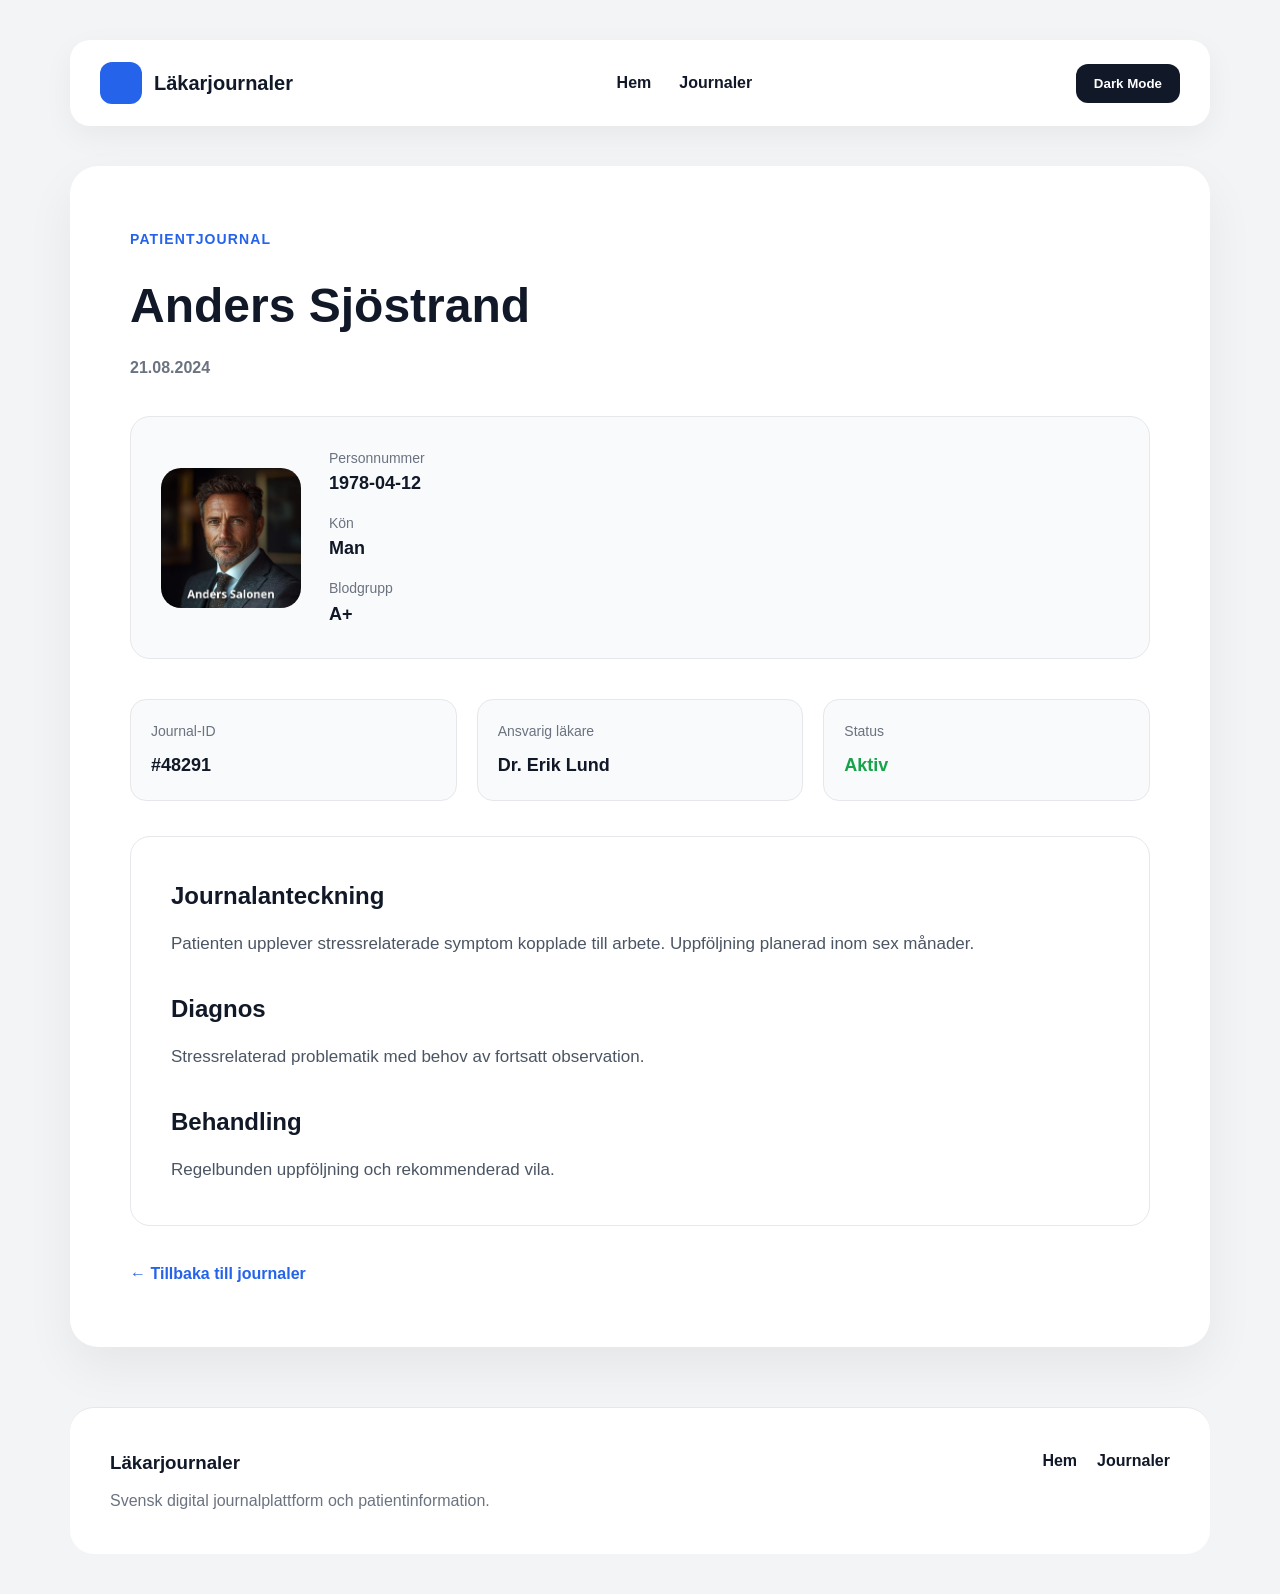
==== pages/anders-sjostrand.html @ 2be636f7 "Add files via upload" ====
<!DOCTYPE html>
<html lang="sv">

<head>
    <meta charset="UTF-8">
    <meta name="viewport" content="width=device-width, initial-scale=1.0">
    <title>Anders Sjöstrand</title>

    <link rel="stylesheet" href="../style.css">
</head>

<body>

<main class="container">

    <!-- NAVBAR START -->

    <nav class="navbar">

        <div class="nav-left">
            <div class="logo"></div>
            <div class="brand-name">Läkarjournaler</div>
        </div>

        <div class="nav-links">
            <a href="../index.html">Hem</a>
            <a href="journaler.html">Journaler</a>
        </div>

        <button id="themeToggle" class="theme-btn">
            Dark Mode
        </button>

    </nav>

    <!-- NAVBAR END -->


    <!-- JOURNAL PAGE START -->

    <section class="journal-page">

        <span class="eyebrow">
            Patientjournal
        </span>

        <h1>
            Anders Sjöstrand
        </h1>

        <p class="date">
            21.08.2024
        </p>


        <!-- PATIENT OVERVIEW START -->

        <div class="patient-overview">

            <div class="patient-avatar">

                <img 
                    src="../assets/images/Anders.jpg" 
                    alt="Anders Sjöstrand"
                >

            </div>

            <div class="patient-info">

                <div class="patient-row">
                    <span>Personnummer</span>
                    <strong>1978-04-12</strong>
                </div>

                <div class="patient-row">
                    <span>Kön</span>
                    <strong>Man</strong>
                </div>

                <div class="patient-row">
                    <span>Blodgrupp</span>
                    <strong>A+</strong>
                </div>

            </div>

        </div>

        <!-- PATIENT OVERVIEW END -->


        <!-- JOURNAL META START -->

        <div class="journal-meta">

            <div class="meta-item">
                <span>Journal-ID</span>
                <strong>#48291</strong>
            </div>

            <div class="meta-item">
                <span>Ansvarig läkare</span>
                <strong>Dr. Erik Lund</strong>
            </div>

            <div class="meta-item">
                <span>Status</span>
                <strong class="status">
                    Aktiv
                </strong>
            </div>

        </div>

        <!-- JOURNAL META END -->


        <!-- JOURNAL BOX START -->

        <div class="journal-box">

            <h2>
                Journalanteckning
            </h2>

            <p>
                Patienten upplever stressrelaterade symptom kopplade till arbete.
                Uppföljning planerad inom sex månader.
            </p>


            <h2>
                Diagnos
            </h2>

            <p>
                Stressrelaterad problematik med behov av fortsatt observation.
            </p>


            <h2>
                Behandling
            </h2>

            <p>
                Regelbunden uppföljning och rekommenderad vila.
            </p>

        </div>

        <!-- JOURNAL BOX END -->


        <!-- BACK LINK START -->

        <a class="back-link" href="journaler.html">
            ← Tillbaka till journaler
        </a>

        <!-- BACK LINK END -->

    </section>

    <!-- JOURNAL PAGE END -->


    <!-- FOOTER START -->

    <footer class="footer">

        <div class="footer-content">

            <div>

                <h3>
                    Läkarjournaler
                </h3>

                <p>
                    Svensk digital journalplattform och patientinformation.
                </p>

            </div>

            <div class="footer-links">

                <a href="../index.html">
                    Hem
                </a>

                <a href="journaler.html">
                    Journaler
                </a>

            </div>

        </div>

    </footer>

    <!-- FOOTER END -->

</main>

<script src="../script.js"></script>

</body>
</html>
---- style.css ----
* {
    margin: 0;
    padding: 0;
    box-sizing: border-box;
}

body {
    background: #f3f4f6;
    color: #111827;
    font-family: Arial, sans-serif;
    line-height: 1.6;
}

.container {
    max-width: 1180px;
    margin: 0 auto;
    padding: 40px 20px;
}

/* NAVBAR */

.navbar {
    display: flex;
    justify-content: space-between;
    align-items: center;
    gap: 28px;
    margin-bottom: 40px;
    padding: 22px 30px;
    background: white;
    border-radius: 20px;
    box-shadow: 0 10px 30px rgba(0,0,0,0.05);
}

.nav-left {
    display: flex;
    align-items: center;
    gap: 12px;
}

.logo {
    width: 42px;
    height: 42px;
    background: #2563eb;
    border-radius: 12px;
}

.brand-name {
    font-size: 20px;
    font-weight: 800;
}

.nav-links {
    display: flex;
    gap: 28px;
}

.nav-links a,
.navbar a {
    color: #111827;
    text-decoration: none;
    font-weight: 700;
}

.nav-links a:hover,
.navbar a:hover {
    color: #2563eb;
}

/* HERO */

.hero {
    background: linear-gradient(135deg, #ffffff, #eaf4ff);
    padding: 90px 70px;
    border-radius: 28px;
    box-shadow: 0 20px 50px rgba(0,0,0,0.08);
}

.eyebrow {
    display: inline-block;
    margin-bottom: 18px;
    color: #2563eb;
    font-weight: 700;
    font-size: 14px;
    text-transform: uppercase;
    letter-spacing: 0.08em;
}

.hero h1 {
    max-width: 800px;
    font-size: 58px;
    line-height: 1.05;
    margin-bottom: 24px;
}

.hero p {
    max-width: 680px;
    font-size: 20px;
    color: #4b5563;
}

.hero-actions {
    display: flex;
    gap: 16px;
    margin-top: 34px;
    flex-wrap: wrap;
}

.btn {
    display: inline-block;
    padding: 15px 28px;
    border-radius: 14px;
    text-decoration: none;
    font-weight: 700;
}

.primary {
    background: #111827;
    color: white;
}

.secondary {
    background: white;
    color: #111827;
    border: 1px solid #d1d5db;
}

/* CARDS */

.cards {
    display: grid;
    grid-template-columns: repeat(3, 1fr);
    gap: 24px;
    margin-top: 36px;
}

.card {
    background: white;
    padding: 34px;
    border-radius: 22px;
    box-shadow: 0 12px 35px rgba(0,0,0,0.06);
}

.card h2 {
    font-size: 24px;
    margin-bottom: 12px;
}

.card p {
    color: #4b5563;
}

/* CONTENT SECTION */

.content-section {
    background: white;
    margin-top: 36px;
    padding: 50px;
    border-radius: 24px;
    box-shadow: 0 12px 35px rgba(0,0,0,0.06);
}

.content-section h1 {
    font-size: 46px;
    margin-bottom: 14px;
}

.content-section h2 {
    font-size: 34px;
    margin-bottom: 18px;
}

.content-section p {
    max-width: 820px;
    color: #4b5563;
    margin-bottom: 14px;
}

/* JOURNAL LIST */

.search-wrapper {
    margin-top: 40px;
    margin-bottom: 10px;
}

.search-wrapper input {
    width: 100%;
    padding: 20px;
    border-radius: 18px;
    border: 1px solid #d1d5db;
    font-size: 17px;
    outline: none;
    background: white;
}

.search-wrapper input:focus {
    border-color: #2563eb;
}

.journal-grid {
    display: grid;
    grid-template-columns: repeat(3, 1fr);
    gap: 22px;
    margin-top: 36px;
}

.journal-card {
    display: block;
    background: white;
    padding: 28px;
    border-radius: 20px;
    text-decoration: none;
    color: #111827;
    box-shadow: 0 12px 35px rgba(0,0,0,0.06);
    transition: 0.25s ease;
}

.journal-card:hover {
    transform: translateY(-4px);
    box-shadow: 0 18px 45px rgba(0,0,0,0.09);
}

.journal-card strong {
    font-size: 22px;
}

.journal-card p {
    margin-top: 8px;
    color: #6b7280;
}

.journal-date {
    display: block;
    color: #2563eb;
    font-weight: 800;
    margin-bottom: 10px;
}

/* JOURNAL PAGE */

.journal-page {
    background: white;
    padding: 60px;
    border-radius: 28px;
    box-shadow: 0 20px 50px rgba(0,0,0,0.06);
}

.journal-page h1 {
    font-size: 48px;
    margin-bottom: 10px;
}

.date {
    color: #6b7280;
    font-weight: 700;
    margin-bottom: 35px;
}

/* PATIENT OVERVIEW - FIXAD BILD */

.patient-overview {
    display: flex;
    align-items: center;
    gap: 28px;
    margin-top: 30px;
    margin-bottom: 40px;
    padding: 30px;
    background: #f9fafb;
    border-radius: 20px;
    border: 1px solid #e5e7eb;
}

.patient-avatar {
    width: 140px;
    height: 140px;
    min-width: 140px;
    max-width: 140px;
    border-radius: 20px;
    overflow: hidden;
    background: #e5e7eb;
    flex-shrink: 0;
}

.patient-avatar img {
    width: 100%;
    height: 100%;
    object-fit: cover;
    display: block;
}

/* Om du vill visa hela bilden utan beskärning, byt object-fit: cover; till contain ovan */

.patient-info {
    display: flex;
    flex-direction: column;
    gap: 14px;
}

.patient-row span {
    display: block;
    font-size: 14px;
    color: #6b7280;
}

.patient-row strong {
    font-size: 18px;
    color: #111827;
}

/* JOURNAL META */

.journal-meta {
    display: grid;
    grid-template-columns: repeat(3, 1fr);
    gap: 20px;
    margin-bottom: 35px;
}

.meta-item {
    background: #f9fafb;
    padding: 20px;
    border-radius: 16px;
    border: 1px solid #e5e7eb;
}

.meta-item span {
    display: block;
    color: #6b7280;
    font-size: 14px;
    margin-bottom: 8px;
}

.meta-item strong {
    font-size: 18px;
}

.status {
    color: #16a34a;
}

/* JOURNAL BOX */

.journal-box {
    margin-top: 20px;
    background: #ffffff;
    border: 1px solid #e5e7eb;
    border-radius: 20px;
    padding: 40px;
}

.journal-box h2 {
    font-size: 24px;
    margin-top: 30px;
    margin-bottom: 14px;
    color: #111827;
}

.journal-box h2:first-child {
    margin-top: 0;
}

.journal-box p {
    color: #4b5563;
    line-height: 1.8;
    font-size: 17px;
}

.back-link {
    display: inline-block;
    margin-top: 35px;
    color: #2563eb;
    text-decoration: none;
    font-weight: 700;
}

/* FOOTER */

.footer {
    margin-top: 60px;
    padding: 40px;
    background: white;
    border-radius: 24px;
    border-top: 1px solid #e5e7eb;
}

.footer-content {
    max-width: 1180px;
    margin: 0 auto;
    display: flex;
    justify-content: space-between;
    gap: 40px;
    flex-wrap: wrap;
}

.footer h3 {
    margin-bottom: 10px;
}

.footer p {
    color: #6b7280;
}

.footer-links {
    display: flex;
    gap: 20px;
}

.footer-links a {
    text-decoration: none;
    color: #111827;
    font-weight: 700;
}

.footer-links a:hover {
    color: #2563eb;
}

/* DARK MODE */

.theme-btn {
    padding: 12px 18px;
    border: none;
    border-radius: 12px;
    background: #111827;
    color: white;
    cursor: pointer;
    font-weight: 700;
}

.dark-mode {
    background: #0f172a;
    color: white;
}

.dark-mode .hero,
.dark-mode .card,
.dark-mode .journal-page,
.dark-mode .journal-card,
.dark-mode .navbar,
.dark-mode .footer,
.dark-mode .content-section,
.dark-mode .journal-box,
.dark-mode .meta-item,
.dark-mode .patient-overview {
    background: #111827;
    color: white;
}

.dark-mode p,
.dark-mode span,
.dark-mode .journal-card p {
    color: #d1d5db;
}

.dark-mode a {
    color: white;
}

/* RESPONSIVE */

@media (max-width: 800px) {
    .container {
        padding: 24px 14px;
    }

    .navbar {
        flex-direction: column;
        align-items: flex-start;
    }

    .hero {
        padding: 55px 30px;
    }

    .hero h1 {
        font-size: 38px;
    }

    .cards,
    .journal-grid,
    .journal-meta {
        grid-template-columns: 1fr;
    }

    .content-section,
    .journal-page {
        padding: 32px;
    }

    .patient-overview {
        flex-direction: column;
        align-items: flex-start;
    }

    .patient-avatar {
        width: 120px;
        height: 120px;
        min-width: 120px;
        max-width: 120px;
    }
}
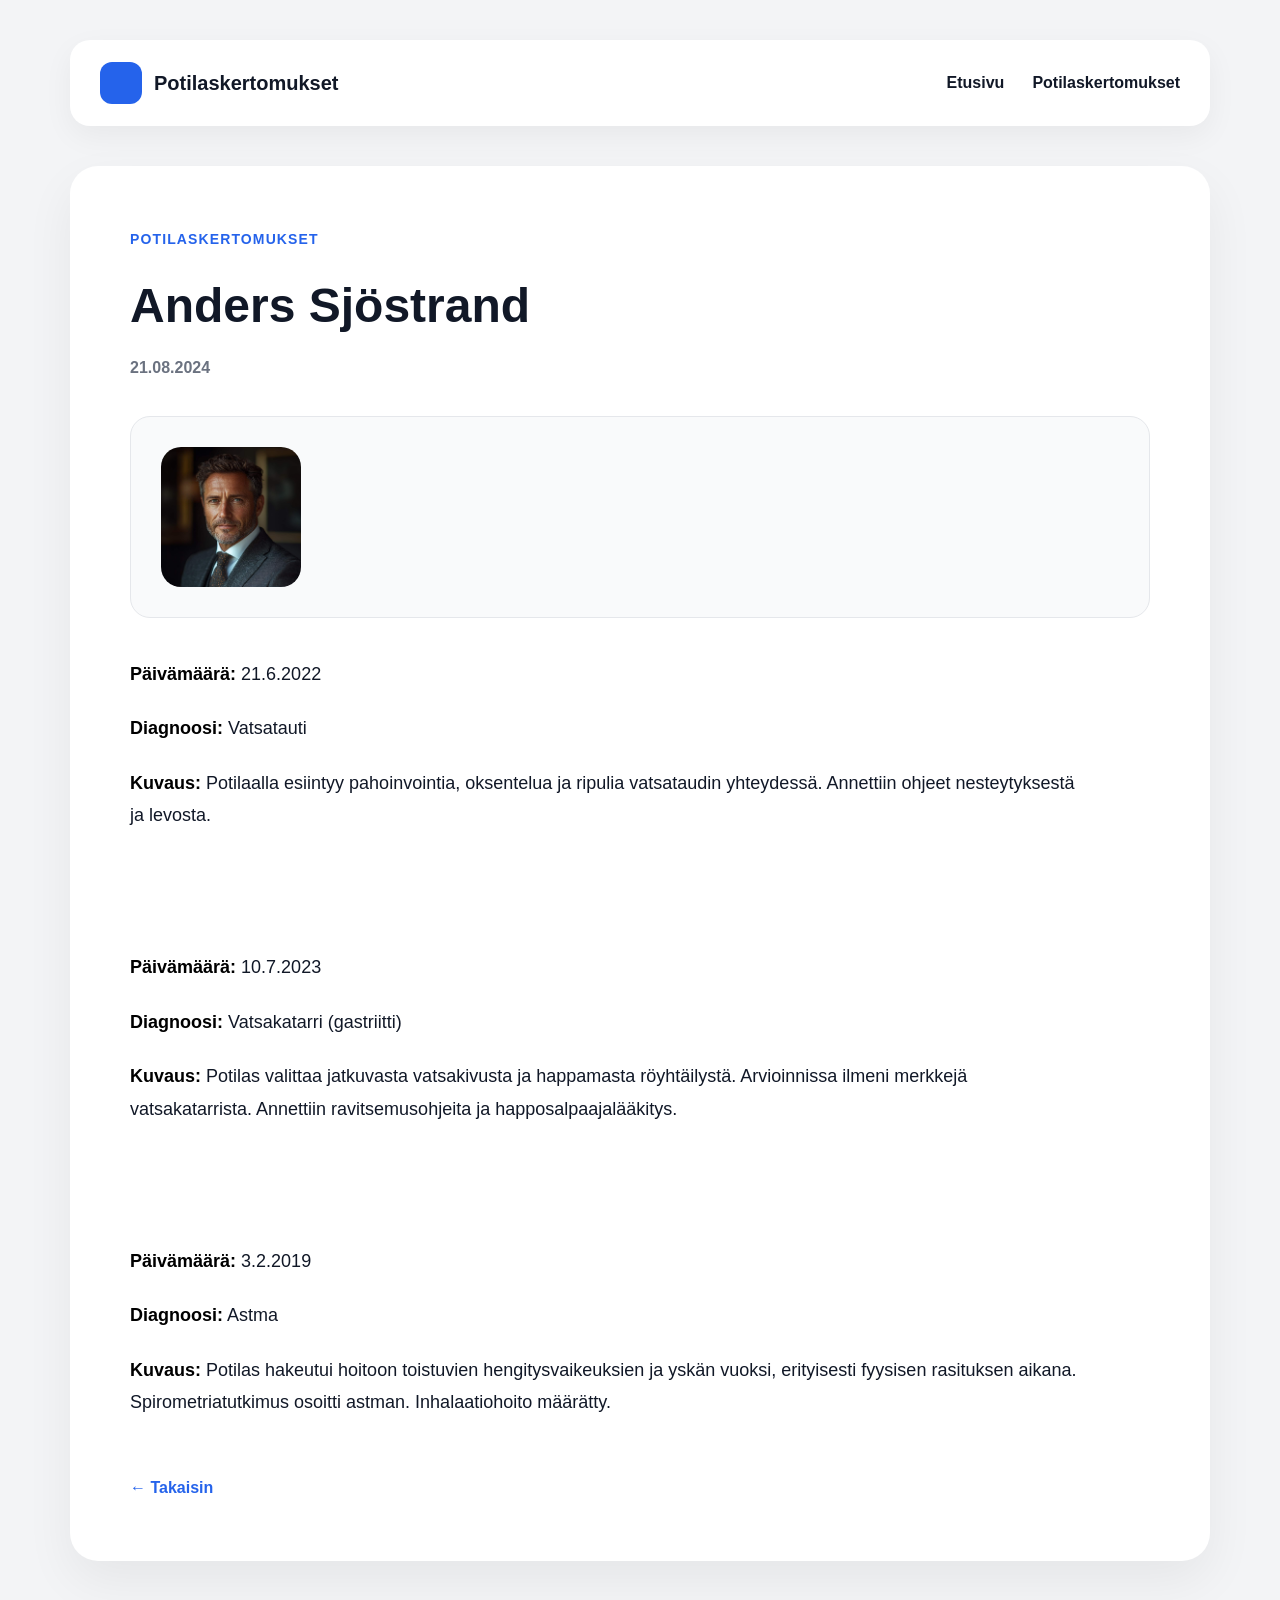
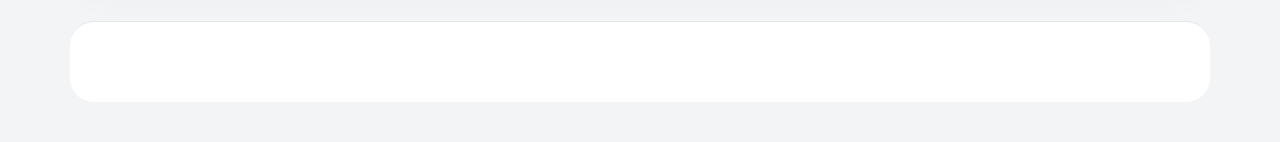
==== commit a243fe92: "Add files via upload" ====
--- a/pages/anders-sjostrand.html
+++ b/pages/anders-sjostrand.html
@@ -19,17 +19,15 @@
 
         <div class="nav-left">
             <div class="logo"></div>
-            <div class="brand-name">Läkarjournaler</div>
+            <div class="brand-name">Potilaskertomukset</div>
         </div>
 
         <div class="nav-links">
-            <a href="../index.html">Hem</a>
-            <a href="journaler.html">Journaler</a>
+            <a href="../index.html">Etusivu</a>
+            <a href="journaler.html">Potilaskertomukset</a>
         </div>
 
-        <button id="themeToggle" class="theme-btn">
-            Dark Mode
-        </button>
+    
 
     </nav>
 
@@ -41,7 +39,7 @@
     <section class="journal-page">
 
         <span class="eyebrow">
-            Patientjournal
+           Potilaskertomukset
         </span>
 
         <h1>
@@ -66,24 +64,7 @@
 
             </div>
 
-            <div class="patient-info">
-
-                <div class="patient-row">
-                    <span>Personnummer</span>
-                    <strong>1978-04-12</strong>
-                </div>
-
-                <div class="patient-row">
-                    <span>Kön</span>
-                    <strong>Man</strong>
-                </div>
-
-                <div class="patient-row">
-                    <span>Blodgrupp</span>
-                    <strong>A+</strong>
-                </div>
-
-            </div>
+         
 
         </div>
 
@@ -92,62 +73,67 @@
 
         <!-- JOURNAL META START -->
 
-        <div class="journal-meta">
-
-            <div class="meta-item">
-                <span>Journal-ID</span>
-                <strong>#48291</strong>
-            </div>
-
-            <div class="meta-item">
-                <span>Ansvarig läkare</span>
-                <strong>Dr. Erik Lund</strong>
-            </div>
-
-            <div class="meta-item">
-                <span>Status</span>
-                <strong class="status">
-                    Aktiv
-                </strong>
-            </div>
-
-        </div>
+     
 
         <!-- JOURNAL META END -->
 
 
         <!-- JOURNAL BOX START -->
 
-        <div class="journal-box">
+      <div class="journal-entry">
 
-            <h2>
-                Journalanteckning
-            </h2>
+    <p><strong>Päivämäärä:</strong> 21.6.2022</p>
 
-            <p>
-                Patienten upplever stressrelaterade symptom kopplade till arbete.
-                Uppföljning planerad inom sex månader.
-            </p>
+    <p>
+        <strong>Diagnoosi:</strong>
+        Vatsatauti
+    </p>
+
+    <p>
+        <strong>Kuvaus:</strong>
+        Potilaalla esiintyy pahoinvointia, oksentelua ja ripulia vatsataudin yhteydessä.
+        Annettiin ohjeet nesteytyksestä ja levosta.
+    </p>
+
+</div>
 
 
-            <h2>
-                Diagnos
-            </h2>
+<div class="journal-box">
 
-            <p>
-                Stressrelaterad problematik med behov av fortsatt observation.
-            </p>
+    <div class="journal-entry">
+        <p><strong>Päivämäärä:</strong> 10.7.2023</p>
 
+        <p>
+            <strong>Diagnoosi:</strong>
+            Vatsakatarri (gastriitti)
+        </p>
 
-            <h2>
-                Behandling
-            </h2>
+        <p>
+            <strong>Kuvaus:</strong>
+            Potilas valittaa jatkuvasta vatsakivusta ja happamasta röyhtäilystä.
+            Arvioinnissa ilmeni merkkejä vatsakatarrista.
+            Annettiin ravitsemusohjeita ja happosalpaajalääkitys.
+        </p>
+    </div>
 
-            <p>
-                Regelbunden uppföljning och rekommenderad vila.
-            </p>
+    <div class="journal-entry">
+        <p><strong>Päivämäärä:</strong> 3.2.2019</p>
 
-        </div>
+        <p>
+            <strong>Diagnoosi:</strong>
+            Astma
+        </p>
+
+        <p>
+            <strong>Kuvaus:</strong>
+            Potilas hakeutui hoitoon toistuvien hengitysvaikeuksien ja yskän vuoksi,
+            erityisesti fyysisen rasituksen aikana.
+            Spirometriatutkimus osoitti astman.
+            Inhalaatiohoito määrätty.
+        </p>
+    </div>
+
+</div>
 
         <!-- JOURNAL BOX END -->
 
@@ -155,7 +141,7 @@
         <!-- BACK LINK START -->
 
         <a class="back-link" href="journaler.html">
-            ← Tillbaka till journaler
+            ← Takaisin
         </a>
 
         <!-- BACK LINK END -->
@@ -169,33 +155,7 @@
 
     <footer class="footer">
 
-        <div class="footer-content">
-
-            <div>
-
-                <h3>
-                    Läkarjournaler
-                </h3>
-
-                <p>
-                    Svensk digital journalplattform och patientinformation.
-                </p>
-
-            </div>
-
-            <div class="footer-links">
-
-                <a href="../index.html">
-                    Hem
-                </a>
-
-                <a href="journaler.html">
-                    Journaler
-                </a>
-
-            </div>
-
-        </div>
+    
 
     </footer>
 
--- a/style.css
+++ b/style.css
@@ -255,7 +255,7 @@
     margin-bottom: 35px;
 }
 
-/* PATIENT OVERVIEW - FIXAD BILD */
+/* PATIENT OVERVIEW */
 
 .patient-overview {
     display: flex;
@@ -287,8 +287,6 @@
     display: block;
 }
 
-/* Om du vill visa hela bilden utan beskärning, byt object-fit: cover; till contain ovan */
-
 .patient-info {
     display: flex;
     flex-direction: column;
@@ -337,31 +335,35 @@
     color: #16a34a;
 }
 
-/* JOURNAL BOX */
+/* JOURNAL ENTRY */
 
 .journal-box {
-    margin-top: 20px;
+    margin-top: 40px;
     background: #ffffff;
-    border: 1px solid #e5e7eb;
-    border-radius: 20px;
-    padding: 40px;
-}
-
-.journal-box h2 {
-    font-size: 24px;
-    margin-top: 30px;
-    margin-bottom: 14px;
-    color: #111827;
-}
-
-.journal-box h2:first-child {
-    margin-top: 0;
-}
-
-.journal-box p {
-    color: #4b5563;
+    border: none;
+    border-radius: 0;
+    padding: 0;
+}
+
+.journal-entry {
+    margin-bottom: 120px;
+}
+
+.journal-entry:last-child {
+    margin-bottom: 0;
+}
+
+.journal-entry p {
+    color: #111827;
     line-height: 1.8;
-    font-size: 17px;
+    font-size: 18px;
+    margin-bottom: 22px;
+    max-width: 950px;
+}
+
+.journal-entry strong {
+    font-weight: 800;
+    color: #000000;
 }
 
 .back-link {
@@ -447,8 +449,13 @@
 
 .dark-mode p,
 .dark-mode span,
-.dark-mode .journal-card p {
+.dark-mode .journal-card p,
+.dark-mode .journal-entry p {
     color: #d1d5db;
+}
+
+.dark-mode .journal-entry strong {
+    color: white;
 }
 
 .dark-mode a {
@@ -497,4 +504,12 @@
         min-width: 120px;
         max-width: 120px;
     }
-}
+
+    .journal-entry {
+        margin-bottom: 80px;
+    }
+
+    .journal-entry p {
+        font-size: 16px;
+    }
+}
